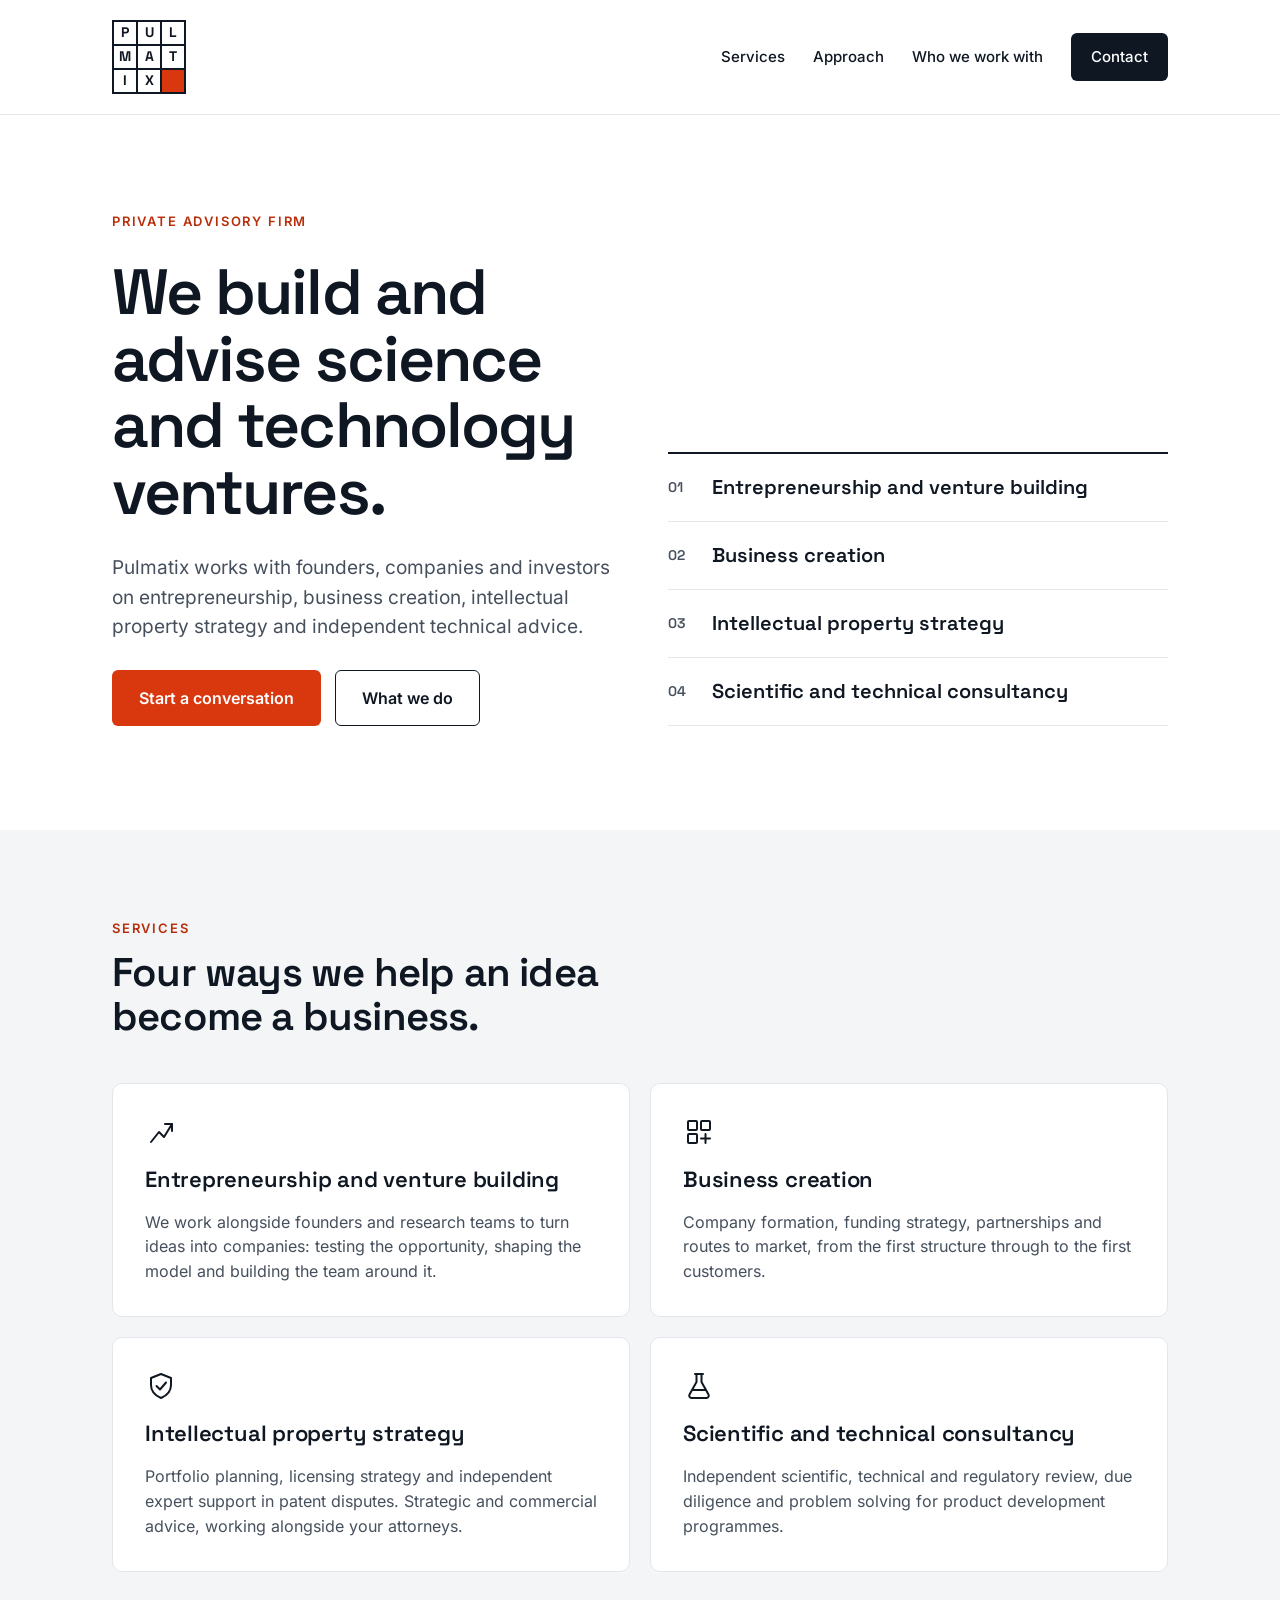
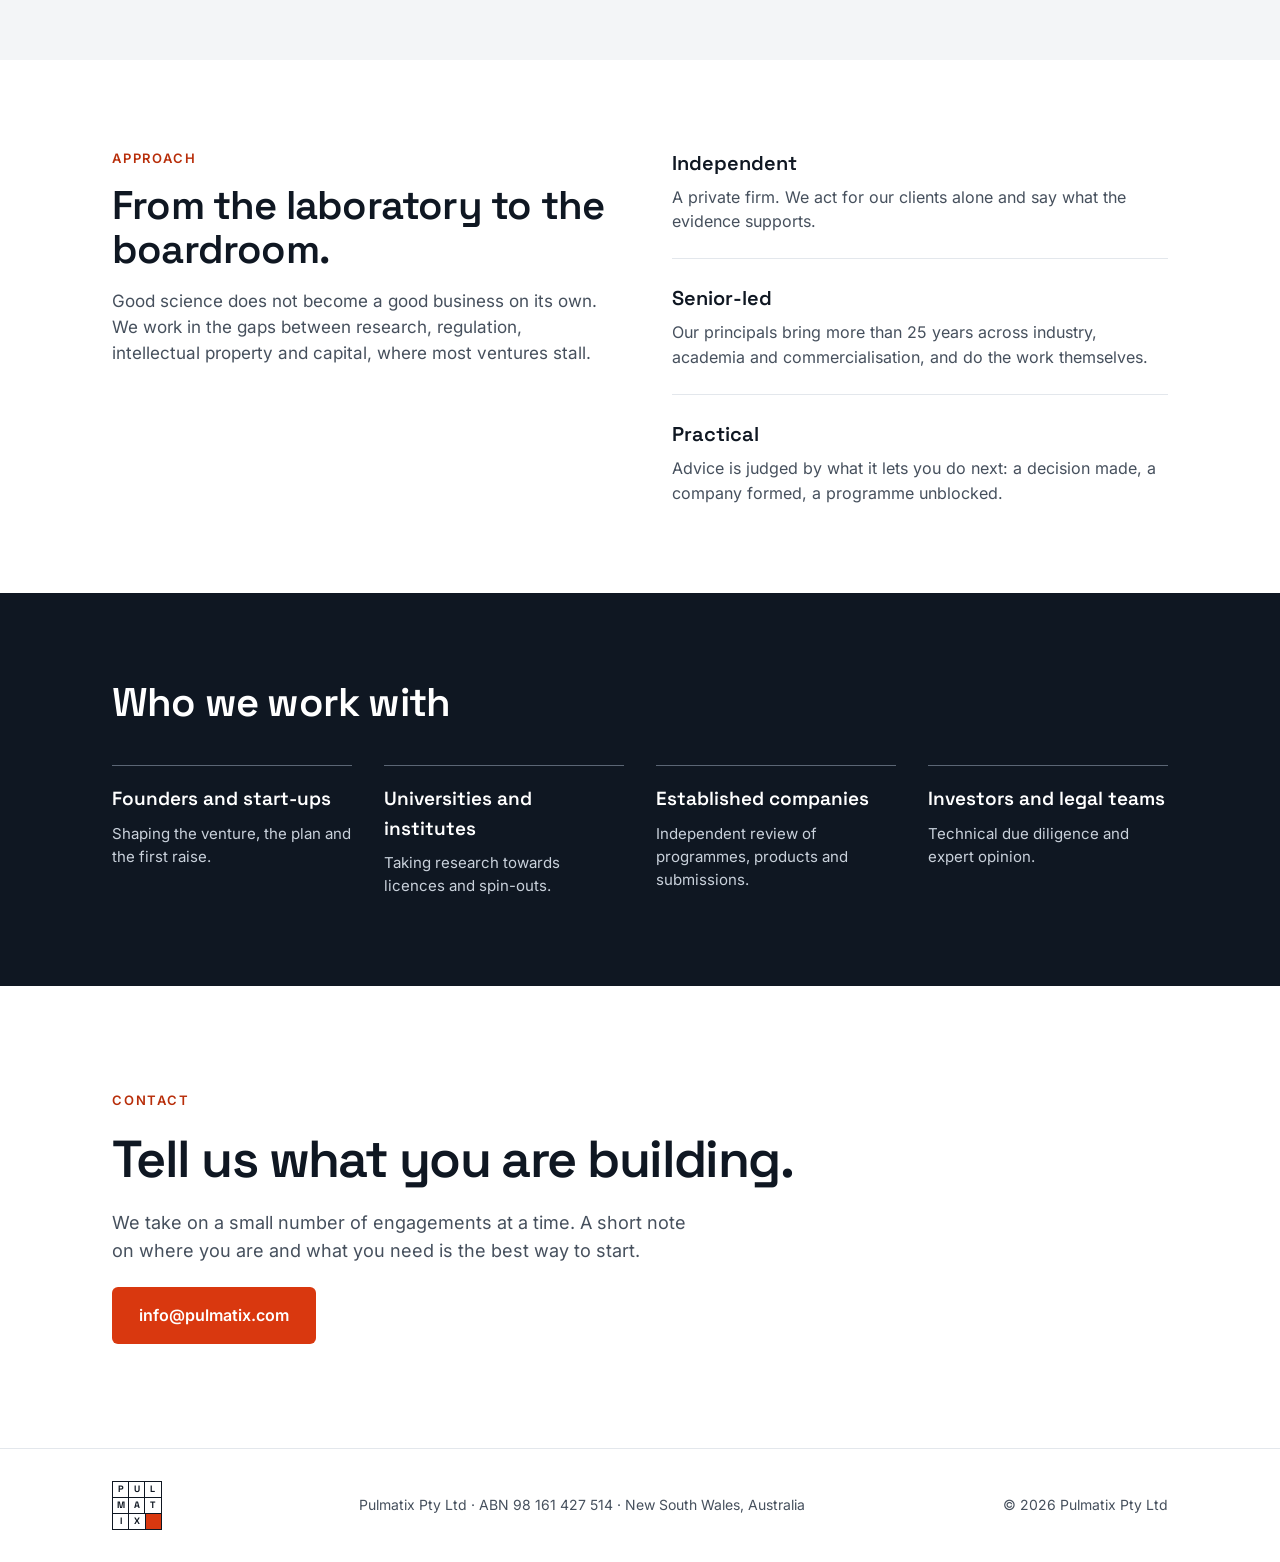
==== index.html @ df2b01ea "Add Pulmatix website Single-page static site: home page, 404 page, styles with the animated letter-m" ====
<!doctype html>
<html lang="en-AU">
<head>
<meta charset="utf-8">
<meta name="viewport" content="width=device-width, initial-scale=1">
<title>Pulmatix | Advisory for science and technology ventures</title>
<meta name="description" content="Pulmatix is a private advisory firm that builds and advises science and technology ventures: entrepreneurship, business creation, intellectual property strategy and independent technical advice.">
<!-- TEST DEPLOYMENT: remove the next line when pulmatix.com is pointed at this site -->
<meta name="robots" content="noindex">
<meta property="og:title" content="Pulmatix">
<meta property="og:description" content="We build and advise science and technology ventures.">
<meta property="og:type" content="website">
<meta property="og:image" content="img/og.png">
<link rel="icon" href="favicon.svg" type="image/svg+xml">
<link rel="icon" href="favicon-32.png" sizes="32x32" type="image/png">
<link rel="apple-touch-icon" href="apple-touch-icon.png">
<link rel="preload" href="fonts/space-grotesk-latin-600-normal.woff2" as="font" type="font/woff2" crossorigin>
<link rel="stylesheet" href="css/site.css">
</head>
<body>
<a class="skip" href="#main">Skip to content</a>
<header class="site-header">
<div class="wrap">
<a href="./" class="pmx play" aria-label="Pulmatix home"><span class="t8"></span><span class="t0">P</span><span class="t1">U</span><span class="t2">L</span><span class="t3">M</span><span class="t4">A</span><span class="t5">T</span><span class="t6">I</span><span class="t7">X</span></a>
<nav class="nav" aria-label="Main">
<a href="#services">Services</a>
<a href="#approach">Approach</a>
<a href="#clients">Who we work with</a>
<a class="nav-cta" href="#contact">Contact</a>
</nav>
</div>
</header>
<main id="main">
<section class="wrap hero">
<div class="hero-copy">
<p class="kicker">Private advisory firm</p>
<h1>We build and advise science and technology ventures.</h1>
<p class="lead">Pulmatix works with founders, companies and investors on entrepreneurship, business creation, intellectual property strategy and independent technical advice.</p>
<div class="actions">
<a class="btn btn-primary" href="#contact">Start a conversation</a>
<a class="btn btn-ghost" href="#services">What we do</a>
</div>
</div>
<ol class="index">
<li><span class="n">01</span><span>Entrepreneurship and venture building</span></li>
<li><span class="n">02</span><span>Business creation</span></li>
<li><span class="n">03</span><span>Intellectual property strategy</span></li>
<li><span class="n">04</span><span>Scientific and technical consultancy</span></li>
</ol>
</section>
<section id="services" class="band">
<div class="wrap section">
<div class="section-head">
<p class="kicker">Services</p>
<h2>Four ways we help an idea become a business.</h2>
</div>
<div class="cards">
<article class="card">
<svg aria-hidden="true" viewBox="0 0 32 32" fill="none" stroke="currentColor" stroke-width="2" stroke-linecap="round" stroke-linejoin="round"><path d="M6 26 L14 16 L19 21 L27 8"></path><path d="M20 8 H27 V15"></path></svg>
<h3>Entrepreneurship and venture building</h3>
<p>We work alongside founders and research teams to turn ideas into companies: testing the opportunity, shaping the model and building the team around it.</p>
</article>
<article class="card">
<svg aria-hidden="true" viewBox="0 0 32 32" fill="none" stroke="currentColor" stroke-width="2" stroke-linecap="round" stroke-linejoin="round"><rect x="5" y="5" width="9" height="9" rx="1"></rect><rect x="18" y="5" width="9" height="9" rx="1"></rect><rect x="5" y="18" width="9" height="9" rx="1"></rect><path d="M22.5 18 V27 M18 22.5 H27"></path></svg>
<h3>Business creation</h3>
<p>Company formation, funding strategy, partnerships and routes to market, from the first structure through to the first customers.</p>
</article>
<article class="card">
<svg aria-hidden="true" viewBox="0 0 32 32" fill="none" stroke="currentColor" stroke-width="2" stroke-linecap="round" stroke-linejoin="round"><path d="M16 4 L26 8 V15 C26 21 22 25.5 16 28 C10 25.5 6 21 6 15 V8 Z"></path><path d="M11.5 16 L15 19.5 L21 12.5"></path></svg>
<h3>Intellectual property strategy</h3>
<p>Portfolio planning, licensing strategy and independent expert support in patent disputes. Strategic and commercial advice, working alongside your attorneys.</p>
</article>
<article class="card">
<svg aria-hidden="true" viewBox="0 0 32 32" fill="none" stroke="currentColor" stroke-width="2" stroke-linecap="round" stroke-linejoin="round"><path d="M12 4 H20 M13.5 4 V12 L6.5 24.5 C5.7 26 6.7 28 8.5 28 H23.5 C25.3 28 26.3 26 25.5 24.5 L18.5 12 V4"></path><path d="M10 20 H22"></path></svg>
<h3>Scientific and technical consultancy</h3>
<p>Independent scientific, technical and regulatory review, due diligence and problem solving for product development programmes.</p>
</article>
</div>
</div>
</section>
<section id="approach" class="wrap section split">
<div class="split-copy">
<p class="kicker">Approach</p>
<h2>From the laboratory to the boardroom.</h2>
<p class="lead">Good science does not become a good business on its own. We work in the gaps between research, regulation, intellectual property and capital, where most ventures stall.</p>
</div>
<div class="points">
<div><h3>Independent</h3><p>A private firm. We act for our clients alone and say what the evidence supports.</p></div>
<div><h3>Senior-led</h3><p>Our principals bring more than 25 years across industry, academia and commercialisation, and do the work themselves.</p></div>
<div><h3>Practical</h3><p>Advice is judged by what it lets you do next: a decision made, a company formed, a programme unblocked.</p></div>
</div>
</section>
<section id="clients" class="dark">
<div class="wrap section">
<h2>Who we work with</h2>
<div class="who">
<div><h3>Founders and start-ups</h3><p>Shaping the venture, the plan and the first raise.</p></div>
<div><h3>Universities and institutes</h3><p>Taking research towards licences and spin-outs.</p></div>
<div><h3>Established companies</h3><p>Independent review of programmes, products and submissions.</p></div>
<div><h3>Investors and legal teams</h3><p>Technical due diligence and expert opinion.</p></div>
</div>
</div>
</section>
<section id="contact" class="wrap contact">
<p class="kicker">Contact</p>
<h2>Tell us what you are building.</h2>
<p class="lead">We take on a small number of engagements at a time. A short note on where you are and what you need is the best way to start.</p>
<a class="btn btn-primary" href="mailto:info@pulmatix.com">info@pulmatix.com</a>
</section>
</main>
<footer class="site-footer">
<div class="wrap">
<span class="pmx pmx-sm" role="img" aria-label="Pulmatix"><span class="t8"></span><span class="t0">P</span><span class="t1">U</span><span class="t2">L</span><span class="t3">M</span><span class="t4">A</span><span class="t5">T</span><span class="t6">I</span><span class="t7">X</span></span>
<span>Pulmatix Pty Ltd &middot; ABN 98 161 427 514 &middot; New South Wales, Australia</span>
<span>&copy; 2026 Pulmatix Pty Ltd</span>
</div>
</footer>
</body>
</html>
---- css/site.css ----
/* Pulmatix site styles */
@font-face{font-family:"Space Grotesk";font-weight:600;font-style:normal;font-display:swap;src:url("../fonts/space-grotesk-latin-600-normal.woff2") format("woff2")}
@font-face{font-family:"Space Grotesk";font-weight:700;font-style:normal;font-display:swap;src:url("../fonts/space-grotesk-latin-700-normal.woff2") format("woff2")}
@font-face{font-family:"Inter";font-weight:400;font-style:normal;font-display:swap;src:url("../fonts/inter-latin-400-normal.woff2") format("woff2")}
@font-face{font-family:"Inter";font-weight:500;font-style:normal;font-display:swap;src:url("../fonts/inter-latin-500-normal.woff2") format("woff2")}
@font-face{font-family:"Inter";font-weight:600;font-style:normal;font-display:swap;src:url("../fonts/inter-latin-600-normal.woff2") format("woff2")}
:root{--ink:#0F1722;--orange:#D9380F;--orange-dark:#B82E0A;--grey:#46505D;--line:#E3E7EC;--mist:#F3F5F7;--pale:#C9D1DB;--white:#FFFFFF}
*,*::before,*::after{box-sizing:border-box}
html{scroll-behavior:smooth;-webkit-text-size-adjust:100%}
body{margin:0;font-family:Inter,system-ui,-apple-system,"Segoe UI",sans-serif;color:var(--ink);background:var(--white);line-height:1.55;font-size:16px}
h1,h2,h3{font-family:"Space Grotesk",system-ui,sans-serif;font-weight:600;margin:0}
p{margin:0}
a{color:var(--orange-dark)}
a:focus-visible,.btn:focus-visible{outline:3px solid var(--orange);outline-offset:3px}
.skip{position:absolute;left:-9999px;top:0;background:var(--ink);color:#fff;padding:12px 16px;z-index:10}
.skip:focus{left:8px;top:8px}
.wrap{max-width:1120px;margin:0 auto;padding-left:32px;padding-right:32px}
.kicker{font-size:13px;font-weight:600;letter-spacing:.14em;text-transform:uppercase;color:var(--orange-dark)}
.muted{color:var(--grey)}
.btn{display:inline-block;text-decoration:none;font-weight:600;font-size:16px;padding:15px 26px;border-radius:6px;border:1px solid transparent}
.btn-primary{background:var(--orange);color:#fff}
.btn-primary:hover{background:var(--orange-dark)}
.btn-ghost{color:var(--ink);border-color:var(--ink)}
.btn-ghost:hover{background:var(--ink);color:#fff}
/* header */
.site-header{border-bottom:1px solid var(--line)}
.site-header .wrap{padding-top:20px;padding-bottom:20px;display:flex;flex-wrap:wrap;align-items:center;justify-content:space-between;gap:16px 32px}
.nav{display:flex;flex-wrap:wrap;align-items:center;gap:8px 28px;font-size:15px;font-weight:500}
.nav a{color:var(--ink);text-decoration:none;padding:12px 0}
.nav a:hover{color:var(--orange-dark)}
.nav a.nav-cta{color:#fff;background:var(--ink);padding:12px 20px;border-radius:6px}
.nav a.nav-cta:hover{background:var(--orange-dark);color:#fff}
/* hero */
.hero{padding-top:96px;padding-bottom:104px;display:grid;grid-template-columns:repeat(auto-fit,minmax(300px,1fr));gap:56px;align-items:end}
.hero-copy{display:flex;flex-direction:column;gap:28px}
.hero h1{font-size:clamp(38px,5.2vw,64px);line-height:1.04;letter-spacing:-.03em}
.hero .lead{font-size:19px;color:var(--grey);max-width:34em}
.actions{display:flex;flex-wrap:wrap;gap:14px}
.index{margin:0;padding:0;list-style:none;border-top:2px solid var(--ink);font-family:"Space Grotesk",sans-serif;font-size:20px;font-weight:600}
.index li{display:flex;gap:20px;padding:18px 0;border-bottom:1px solid var(--line)}
.index .n{color:var(--grey);font-size:14px;padding-top:5px;min-width:24px}
/* sections */
.band{background:var(--mist)}
.section{padding-top:88px;padding-bottom:88px}
.section-head{display:flex;flex-direction:column;gap:12px;max-width:40em;margin-bottom:44px}
h2{font-size:clamp(28px,3.4vw,40px);line-height:1.1;letter-spacing:-.02em}
.cards{display:grid;grid-template-columns:repeat(auto-fit,minmax(min(100%,440px),1fr));gap:20px}
.card{background:#fff;border:1px solid var(--line);border-radius:10px;padding:32px;display:flex;flex-direction:column;gap:14px}
.card h3{font-size:22px;letter-spacing:-.01em}
.card p{color:var(--grey)}
.card svg{width:32px;height:32px}
.split{display:grid;grid-template-columns:repeat(auto-fit,minmax(300px,1fr));gap:48px 64px}
.split-copy{display:flex;flex-direction:column;gap:16px}
.split-copy .lead{color:var(--grey);font-size:17px;max-width:30em}
.points > div{padding:24px 0;border-bottom:1px solid var(--line);display:flex;flex-direction:column;gap:6px}
.points > div:first-child{padding-top:0}
.points > div:last-child{border-bottom:0;padding-bottom:0}
.points h3{font-size:20px}
.points p{color:var(--grey)}
.dark{background:var(--ink);color:#fff}
.dark h2{margin-bottom:40px}
.who{display:grid;grid-template-columns:repeat(auto-fit,minmax(220px,1fr));gap:32px}
.who > div{border-top:1px solid #5B6675;padding-top:18px;display:flex;flex-direction:column;gap:8px}
.who h3{font-size:19px}
.who p{color:var(--pale);font-size:15px}
.contact{padding-top:104px;padding-bottom:104px;display:flex;flex-direction:column;align-items:flex-start;gap:22px}
.contact h2{font-size:clamp(32px,4.4vw,52px);line-height:1.06;letter-spacing:-.03em;max-width:16em}
.contact .lead{color:var(--grey);font-size:18px;max-width:32em}
.site-footer{border-top:1px solid var(--line)}
.site-footer .wrap{padding-top:32px;padding-bottom:32px;display:flex;flex-wrap:wrap;justify-content:space-between;align-items:center;gap:12px 32px;font-size:14px;color:var(--grey)}
/* logo: three-by-three letter grid */
.pmx{--p:24px;--b:2px;position:relative;display:block;width:calc(var(--p)*3 + var(--b));height:calc(var(--p)*3 + var(--b));background:var(--ink);flex:none}
.pmx span{position:absolute;width:calc(var(--p) + var(--b));height:calc(var(--p) + var(--b));border:var(--b) solid var(--ink);background:#fff;display:flex;align-items:center;justify-content:center;font-family:"Space Grotesk",sans-serif;font-weight:700;font-size:calc(var(--p)*.58);line-height:1;color:var(--ink)}
.pmx .t8{background:var(--orange)}
.pmx-sm{--p:16px;--b:1.5px}
.pmx-lg{--p:72px;--b:5px}
@keyframes pmx0{0.00%{transform:translate(calc(var(--p)*2),calc(var(--p)*0))}9.43%{transform:translate(calc(var(--p)*2),calc(var(--p)*0))}15.09%{transform:translate(calc(var(--p)*2),calc(var(--p)*0))}20.75%{transform:translate(calc(var(--p)*1),calc(var(--p)*0))}26.42%{transform:translate(calc(var(--p)*1),calc(var(--p)*0))}32.08%{transform:translate(calc(var(--p)*1),calc(var(--p)*0))}37.74%{transform:translate(calc(var(--p)*1),calc(var(--p)*0))}43.40%{transform:translate(calc(var(--p)*1),calc(var(--p)*0))}49.06%{transform:translate(calc(var(--p)*1),calc(var(--p)*1))}54.72%{transform:translate(calc(var(--p)*1),calc(var(--p)*1))}60.38%{transform:translate(calc(var(--p)*1),calc(var(--p)*1))}66.04%{transform:translate(calc(var(--p)*0),calc(var(--p)*1))}71.70%{transform:translate(calc(var(--p)*0),calc(var(--p)*1))}77.36%{transform:translate(calc(var(--p)*0),calc(var(--p)*1))}83.02%{transform:translate(calc(var(--p)*0),calc(var(--p)*0))}88.68%{transform:translate(calc(var(--p)*0),calc(var(--p)*0))}94.34%{transform:translate(calc(var(--p)*0),calc(var(--p)*0))}100.00%{transform:translate(calc(var(--p)*0),calc(var(--p)*0))}}
.pmx.play .t0{animation:pmx0 5.30s cubic-bezier(.65,0,.3,1) both}
.pmx .t0{left:calc(var(--p)*0);top:calc(var(--p)*0)}
@keyframes pmx1{0.00%{transform:translate(calc(var(--p)*-1),calc(var(--p)*1))}9.43%{transform:translate(calc(var(--p)*-1),calc(var(--p)*1))}15.09%{transform:translate(calc(var(--p)*-1),calc(var(--p)*1))}20.75%{transform:translate(calc(var(--p)*-1),calc(var(--p)*1))}26.42%{transform:translate(calc(var(--p)*-1),calc(var(--p)*1))}32.08%{transform:translate(calc(var(--p)*-1),calc(var(--p)*1))}37.74%{transform:translate(calc(var(--p)*-1),calc(var(--p)*1))}43.40%{transform:translate(calc(var(--p)*-1),calc(var(--p)*1))}49.06%{transform:translate(calc(var(--p)*-1),calc(var(--p)*1))}54.72%{transform:translate(calc(var(--p)*-1),calc(var(--p)*1))}60.38%{transform:translate(calc(var(--p)*-1),calc(var(--p)*0))}66.04%{transform:translate(calc(var(--p)*-1),calc(var(--p)*0))}71.70%{transform:translate(calc(var(--p)*-1),calc(var(--p)*0))}77.36%{transform:translate(calc(var(--p)*0),calc(var(--p)*0))}83.02%{transform:translate(calc(var(--p)*0),calc(var(--p)*0))}88.68%{transform:translate(calc(var(--p)*0),calc(var(--p)*0))}94.34%{transform:translate(calc(var(--p)*0),calc(var(--p)*0))}100.00%{transform:translate(calc(var(--p)*0),calc(var(--p)*0))}}
.pmx.play .t1{animation:pmx1 5.30s cubic-bezier(.65,0,.3,1) both}
.pmx .t1{left:calc(var(--p)*1);top:calc(var(--p)*0)}
@keyframes pmx2{0.00%{transform:translate(calc(var(--p)*0),calc(var(--p)*1))}9.43%{transform:translate(calc(var(--p)*0),calc(var(--p)*1))}15.09%{transform:translate(calc(var(--p)*0),calc(var(--p)*1))}20.75%{transform:translate(calc(var(--p)*0),calc(var(--p)*1))}26.42%{transform:translate(calc(var(--p)*0),calc(var(--p)*0))}32.08%{transform:translate(calc(var(--p)*0),calc(var(--p)*0))}37.74%{transform:translate(calc(var(--p)*0),calc(var(--p)*0))}43.40%{transform:translate(calc(var(--p)*0),calc(var(--p)*0))}49.06%{transform:translate(calc(var(--p)*0),calc(var(--p)*0))}54.72%{transform:translate(calc(var(--p)*0),calc(var(--p)*0))}60.38%{transform:translate(calc(var(--p)*0),calc(var(--p)*0))}66.04%{transform:translate(calc(var(--p)*0),calc(var(--p)*0))}71.70%{transform:translate(calc(var(--p)*0),calc(var(--p)*0))}77.36%{transform:translate(calc(var(--p)*0),calc(var(--p)*0))}83.02%{transform:translate(calc(var(--p)*0),calc(var(--p)*0))}88.68%{transform:translate(calc(var(--p)*0),calc(var(--p)*0))}94.34%{transform:translate(calc(var(--p)*0),calc(var(--p)*0))}100.00%{transform:translate(calc(var(--p)*0),calc(var(--p)*0))}}
.pmx.play .t2{animation:pmx2 5.30s cubic-bezier(.65,0,.3,1) both}
.pmx .t2{left:calc(var(--p)*2);top:calc(var(--p)*0)}
@keyframes pmx3{0.00%{transform:translate(calc(var(--p)*0),calc(var(--p)*-1))}9.43%{transform:translate(calc(var(--p)*0),calc(var(--p)*-1))}15.09%{transform:translate(calc(var(--p)*0),calc(var(--p)*-1))}20.75%{transform:translate(calc(var(--p)*0),calc(var(--p)*-1))}26.42%{transform:translate(calc(var(--p)*0),calc(var(--p)*-1))}32.08%{transform:translate(calc(var(--p)*0),calc(var(--p)*-1))}37.74%{transform:translate(calc(var(--p)*0),calc(var(--p)*-1))}43.40%{transform:translate(calc(var(--p)*0),calc(var(--p)*-1))}49.06%{transform:translate(calc(var(--p)*0),calc(var(--p)*-1))}54.72%{transform:translate(calc(var(--p)*1),calc(var(--p)*-1))}60.38%{transform:translate(calc(var(--p)*1),calc(var(--p)*-1))}66.04%{transform:translate(calc(var(--p)*1),calc(var(--p)*-1))}71.70%{transform:translate(calc(var(--p)*1),calc(var(--p)*0))}77.36%{transform:translate(calc(var(--p)*1),calc(var(--p)*0))}83.02%{transform:translate(calc(var(--p)*1),calc(var(--p)*0))}88.68%{transform:translate(calc(var(--p)*0),calc(var(--p)*0))}94.34%{transform:translate(calc(var(--p)*0),calc(var(--p)*0))}100.00%{transform:translate(calc(var(--p)*0),calc(var(--p)*0))}}
.pmx.play .t3{animation:pmx3 5.30s cubic-bezier(.65,0,.3,1) both}
.pmx .t3{left:calc(var(--p)*0);top:calc(var(--p)*1)}
@keyframes pmx4{0.00%{transform:translate(calc(var(--p)*0),calc(var(--p)*-1))}9.43%{transform:translate(calc(var(--p)*0),calc(var(--p)*-1))}15.09%{transform:translate(calc(var(--p)*0),calc(var(--p)*0))}20.75%{transform:translate(calc(var(--p)*0),calc(var(--p)*0))}26.42%{transform:translate(calc(var(--p)*0),calc(var(--p)*0))}32.08%{transform:translate(calc(var(--p)*0),calc(var(--p)*0))}37.74%{transform:translate(calc(var(--p)*0),calc(var(--p)*0))}43.40%{transform:translate(calc(var(--p)*0),calc(var(--p)*1))}49.06%{transform:translate(calc(var(--p)*0),calc(var(--p)*1))}54.72%{transform:translate(calc(var(--p)*0),calc(var(--p)*1))}60.38%{transform:translate(calc(var(--p)*0),calc(var(--p)*1))}66.04%{transform:translate(calc(var(--p)*0),calc(var(--p)*1))}71.70%{transform:translate(calc(var(--p)*0),calc(var(--p)*1))}77.36%{transform:translate(calc(var(--p)*0),calc(var(--p)*1))}83.02%{transform:translate(calc(var(--p)*0),calc(var(--p)*1))}88.68%{transform:translate(calc(var(--p)*0),calc(var(--p)*1))}94.34%{transform:translate(calc(var(--p)*0),calc(var(--p)*0))}100.00%{transform:translate(calc(var(--p)*0),calc(var(--p)*0))}}
.pmx.play .t4{animation:pmx4 5.30s cubic-bezier(.65,0,.3,1) both}
.pmx .t4{left:calc(var(--p)*1);top:calc(var(--p)*1)}
@keyframes pmx5{0.00%{transform:translate(calc(var(--p)*0),calc(var(--p)*1))}9.43%{transform:translate(calc(var(--p)*0),calc(var(--p)*1))}15.09%{transform:translate(calc(var(--p)*0),calc(var(--p)*1))}20.75%{transform:translate(calc(var(--p)*0),calc(var(--p)*1))}26.42%{transform:translate(calc(var(--p)*0),calc(var(--p)*1))}32.08%{transform:translate(calc(var(--p)*0),calc(var(--p)*0))}37.74%{transform:translate(calc(var(--p)*0),calc(var(--p)*0))}43.40%{transform:translate(calc(var(--p)*0),calc(var(--p)*0))}49.06%{transform:translate(calc(var(--p)*0),calc(var(--p)*0))}54.72%{transform:translate(calc(var(--p)*0),calc(var(--p)*0))}60.38%{transform:translate(calc(var(--p)*0),calc(var(--p)*0))}66.04%{transform:translate(calc(var(--p)*0),calc(var(--p)*0))}71.70%{transform:translate(calc(var(--p)*0),calc(var(--p)*0))}77.36%{transform:translate(calc(var(--p)*0),calc(var(--p)*0))}83.02%{transform:translate(calc(var(--p)*0),calc(var(--p)*0))}88.68%{transform:translate(calc(var(--p)*0),calc(var(--p)*0))}94.34%{transform:translate(calc(var(--p)*0),calc(var(--p)*0))}100.00%{transform:translate(calc(var(--p)*0),calc(var(--p)*0))}}
.pmx.play .t5{animation:pmx5 5.30s cubic-bezier(.65,0,.3,1) both}
.pmx .t5{left:calc(var(--p)*2);top:calc(var(--p)*1)}
@keyframes pmx6{0.00%{transform:translate(calc(var(--p)*0),calc(var(--p)*0))}9.43%{transform:translate(calc(var(--p)*0),calc(var(--p)*0))}15.09%{transform:translate(calc(var(--p)*0),calc(var(--p)*0))}20.75%{transform:translate(calc(var(--p)*0),calc(var(--p)*0))}26.42%{transform:translate(calc(var(--p)*0),calc(var(--p)*0))}32.08%{transform:translate(calc(var(--p)*0),calc(var(--p)*0))}37.74%{transform:translate(calc(var(--p)*0),calc(var(--p)*0))}43.40%{transform:translate(calc(var(--p)*0),calc(var(--p)*0))}49.06%{transform:translate(calc(var(--p)*0),calc(var(--p)*0))}54.72%{transform:translate(calc(var(--p)*0),calc(var(--p)*0))}60.38%{transform:translate(calc(var(--p)*0),calc(var(--p)*0))}66.04%{transform:translate(calc(var(--p)*0),calc(var(--p)*0))}71.70%{transform:translate(calc(var(--p)*0),calc(var(--p)*0))}77.36%{transform:translate(calc(var(--p)*0),calc(var(--p)*0))}83.02%{transform:translate(calc(var(--p)*0),calc(var(--p)*0))}88.68%{transform:translate(calc(var(--p)*0),calc(var(--p)*0))}94.34%{transform:translate(calc(var(--p)*0),calc(var(--p)*0))}100.00%{transform:translate(calc(var(--p)*0),calc(var(--p)*0))}}
.pmx.play .t6{animation:pmx6 5.30s cubic-bezier(.65,0,.3,1) both}
.pmx .t6{left:calc(var(--p)*0);top:calc(var(--p)*2)}
@keyframes pmx7{0.00%{transform:translate(calc(var(--p)*0),calc(var(--p)*0))}9.43%{transform:translate(calc(var(--p)*0),calc(var(--p)*0))}15.09%{transform:translate(calc(var(--p)*0),calc(var(--p)*0))}20.75%{transform:translate(calc(var(--p)*0),calc(var(--p)*0))}26.42%{transform:translate(calc(var(--p)*0),calc(var(--p)*0))}32.08%{transform:translate(calc(var(--p)*0),calc(var(--p)*0))}37.74%{transform:translate(calc(var(--p)*1),calc(var(--p)*0))}43.40%{transform:translate(calc(var(--p)*1),calc(var(--p)*0))}49.06%{transform:translate(calc(var(--p)*1),calc(var(--p)*0))}54.72%{transform:translate(calc(var(--p)*1),calc(var(--p)*0))}60.38%{transform:translate(calc(var(--p)*1),calc(var(--p)*0))}66.04%{transform:translate(calc(var(--p)*1),calc(var(--p)*0))}71.70%{transform:translate(calc(var(--p)*1),calc(var(--p)*0))}77.36%{transform:translate(calc(var(--p)*1),calc(var(--p)*0))}83.02%{transform:translate(calc(var(--p)*1),calc(var(--p)*0))}88.68%{transform:translate(calc(var(--p)*1),calc(var(--p)*0))}94.34%{transform:translate(calc(var(--p)*1),calc(var(--p)*0))}100.00%{transform:translate(calc(var(--p)*0),calc(var(--p)*0))}}
.pmx.play .t7{animation:pmx7 5.30s cubic-bezier(.65,0,.3,1) both}
.pmx .t7{left:calc(var(--p)*1);top:calc(var(--p)*2)}
@keyframes pmx8{0.00%{transform:translate(calc(var(--p)*-1),calc(var(--p)*-1))}9.43%{transform:translate(calc(var(--p)*-1),calc(var(--p)*-1))}15.09%{transform:translate(calc(var(--p)*-1),calc(var(--p)*-2))}20.75%{transform:translate(calc(var(--p)*0),calc(var(--p)*-2))}26.42%{transform:translate(calc(var(--p)*0),calc(var(--p)*-1))}32.08%{transform:translate(calc(var(--p)*0),calc(var(--p)*0))}37.74%{transform:translate(calc(var(--p)*-1),calc(var(--p)*0))}43.40%{transform:translate(calc(var(--p)*-1),calc(var(--p)*-1))}49.06%{transform:translate(calc(var(--p)*-1),calc(var(--p)*-2))}54.72%{transform:translate(calc(var(--p)*-2),calc(var(--p)*-2))}60.38%{transform:translate(calc(var(--p)*-2),calc(var(--p)*-1))}66.04%{transform:translate(calc(var(--p)*-1),calc(var(--p)*-1))}71.70%{transform:translate(calc(var(--p)*-1),calc(var(--p)*-2))}77.36%{transform:translate(calc(var(--p)*-2),calc(var(--p)*-2))}83.02%{transform:translate(calc(var(--p)*-2),calc(var(--p)*-1))}88.68%{transform:translate(calc(var(--p)*-1),calc(var(--p)*-1))}94.34%{transform:translate(calc(var(--p)*-1),calc(var(--p)*0))}100.00%{transform:translate(calc(var(--p)*0),calc(var(--p)*0))}}
.pmx.play .t8{animation:pmx8 5.30s cubic-bezier(.65,0,.3,1) both}
.pmx .t8{left:calc(var(--p)*2);top:calc(var(--p)*2)}
.pmx.scrambled .t0{left:calc(var(--p)*2);top:calc(var(--p)*0)}
.pmx.scrambled .t1{left:calc(var(--p)*0);top:calc(var(--p)*1)}
.pmx.scrambled .t2{left:calc(var(--p)*2);top:calc(var(--p)*1)}
.pmx.scrambled .t3{left:calc(var(--p)*0);top:calc(var(--p)*0)}
.pmx.scrambled .t4{left:calc(var(--p)*1);top:calc(var(--p)*0)}
.pmx.scrambled .t5{left:calc(var(--p)*2);top:calc(var(--p)*2)}
.pmx.scrambled .t6{left:calc(var(--p)*0);top:calc(var(--p)*2)}
.pmx.scrambled .t7{left:calc(var(--p)*1);top:calc(var(--p)*2)}
.pmx.scrambled .t8{left:calc(var(--p)*1);top:calc(var(--p)*1)}
@media (prefers-reduced-motion:reduce){.pmx.play span{animation:none}html{scroll-behavior:auto}}
/* 404 */
.notfound{min-height:70vh;display:flex;flex-direction:column;align-items:center;justify-content:center;gap:28px;text-align:center;padding:64px 24px}
.notfound h1{font-size:clamp(32px,5vw,52px);letter-spacing:-.03em;line-height:1.06}
@media (max-width:520px){.wrap{padding-left:20px;padding-right:20px}.hero{padding-top:56px;padding-bottom:64px}.section{padding-top:64px;padding-bottom:64px}.contact{padding-top:72px;padding-bottom:72px}.pmx-lg{--p:56px;--b:4px}}
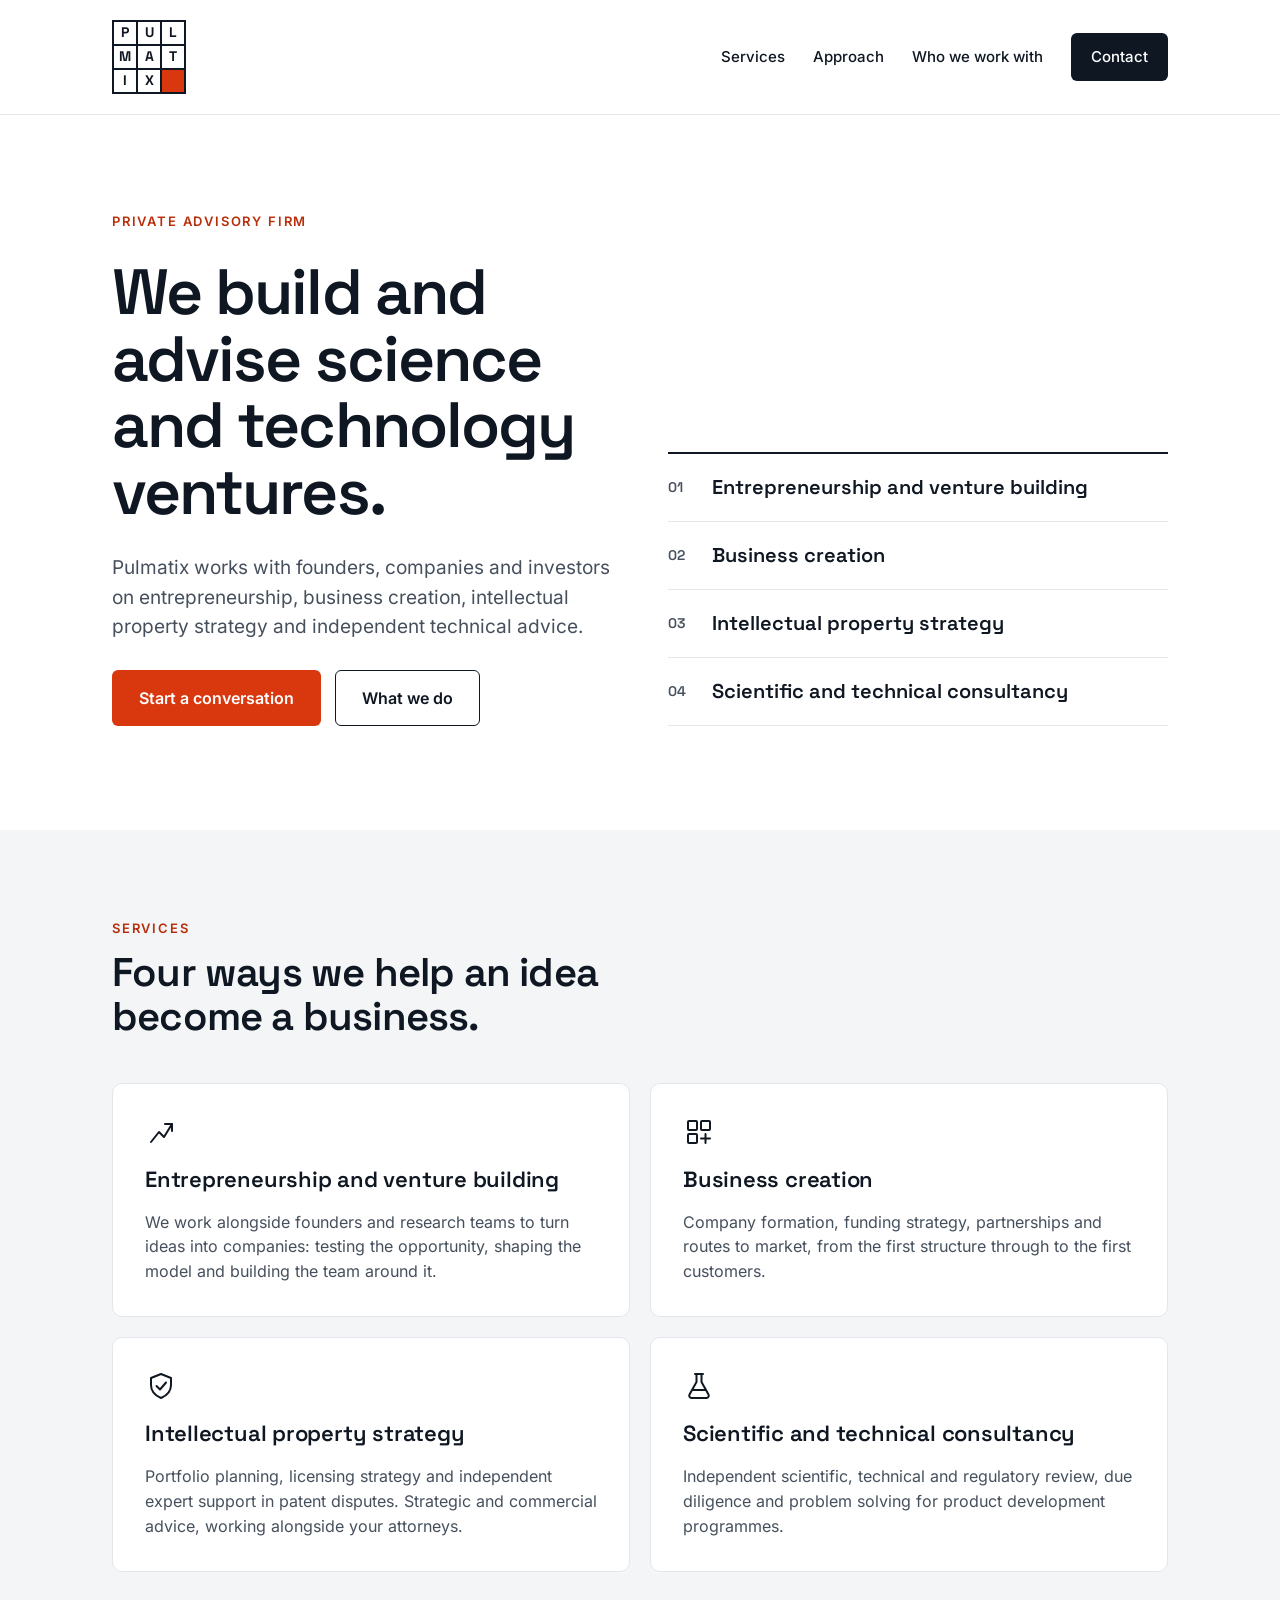
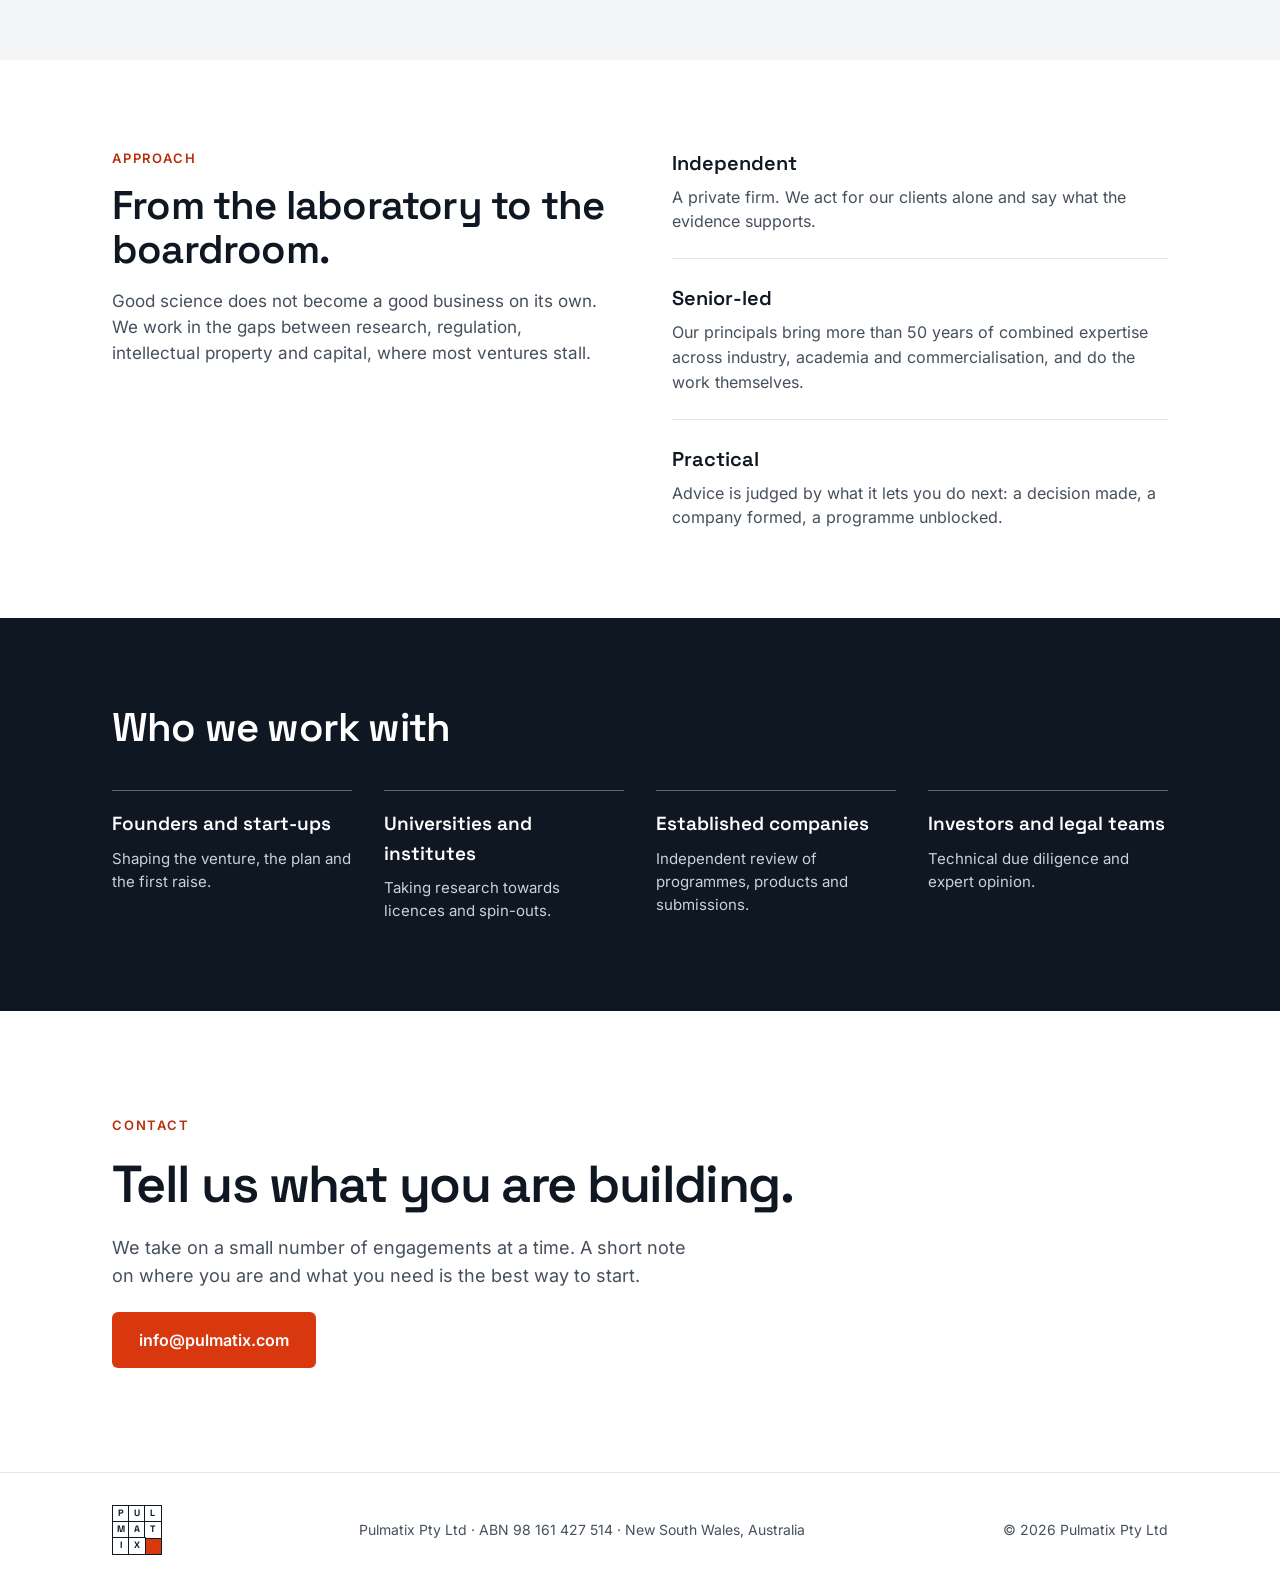
==== commit 2b8a4d55: "Update experience line to more than 50 years combined Co-Authored-By: Claude Fable 5.2 <noreply@anth" ====
--- a/index.html
+++ b/index.html
@@ -86,7 +86,7 @@
 </div>
 <div class="points">
 <div><h3>Independent</h3><p>A private firm. We act for our clients alone and say what the evidence supports.</p></div>
-<div><h3>Senior-led</h3><p>Our principals bring more than 25 years across industry, academia and commercialisation, and do the work themselves.</p></div>
+<div><h3>Senior-led</h3><p>Our principals bring more than 50 years of combined expertise across industry, academia and commercialisation, and do the work themselves.</p></div>
 <div><h3>Practical</h3><p>Advice is judged by what it lets you do next: a decision made, a company formed, a programme unblocked.</p></div>
 </div>
 </section>
